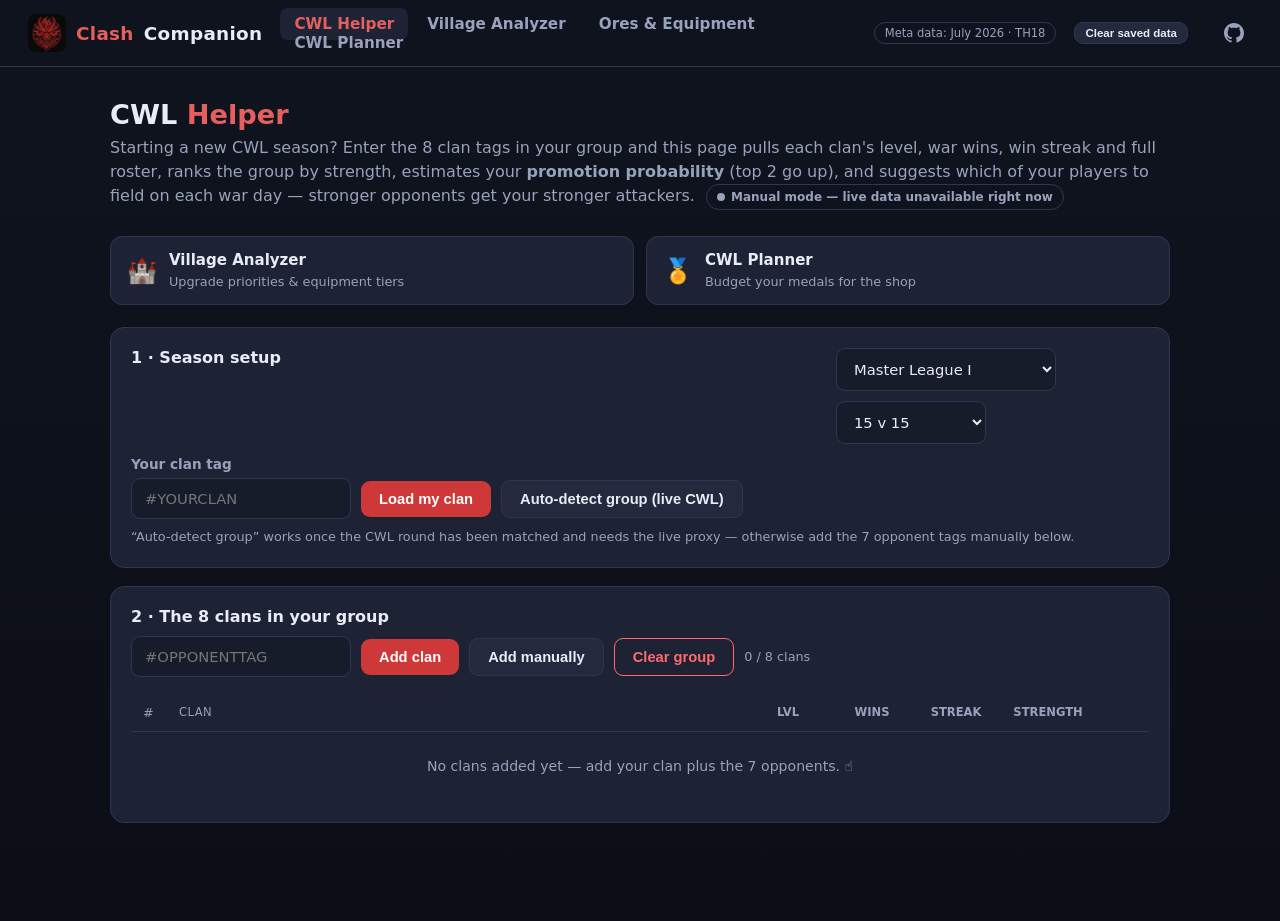
==== index.html @ a90364a6 "Add a Clear saved data button to the nav Everything this site keeps lives in the browser, spread acr" ====
<!DOCTYPE html>
<html lang="en">
<head>
  <meta charset="UTF-8" />
  <!-- Google Analytics (GA4) -->
  <script async src="https://www.googletagmanager.com/gtag/js?id=G-RZR3JSMYB6"></script>
  <script>
    window.dataLayer = window.dataLayer || [];
    function gtag(){dataLayer.push(arguments);}
    gtag('js', new Date());
    gtag('config', 'G-RZR3JSMYB6');
  </script>
  <meta name="viewport" content="width=device-width, initial-scale=1.0" />
  <title>CWL Helper — Clash Companion</title>
  <meta name="description" content="Scout your CWL group: rank all 8 clans by roster strength, war stars, and hero levels before war day." />
  <link rel="canonical" href="https://clashcwl.com/" />
  <link rel="icon" type="image/jpeg" href="/assets/logo.jpeg" />
  <link rel="apple-touch-icon" href="/assets/logo.jpeg" />
  <meta name="theme-color" content="#0f1420" />
  <meta property="og:type" content="website" />
  <meta property="og:site_name" content="Clash Companion" />
  <meta property="og:title" content="CWL Helper — Clash Companion" />
  <meta property="og:description" content="Scout your CWL group: rank all 8 clans by roster strength, war stars, and hero levels before war day." />
  <meta property="og:url" content="https://clashcwl.com/" />
  <meta property="og:image" content="https://clashcwl.com/assets/logo.jpeg" />
  <meta property="og:image:alt" content="Clash Companion logo" />
  <meta name="twitter:card" content="summary_large_image" />
  <meta name="twitter:title" content="CWL Helper — Clash Companion" />
  <meta name="twitter:description" content="Scout your CWL group: rank all 8 clans by roster strength, war stars, and hero levels before war day." />
  <meta name="twitter:image" content="https://clashcwl.com/assets/logo.jpeg" />
  <link rel="stylesheet" href="css/style.css" />
  <style>
    .clan-row { display: grid; grid-template-columns: 26px 1fr 74px 74px 74px 90px 34px; gap: 10px; align-items: center; padding: 10px 12px; border-bottom: 1px solid rgba(46,55,82,.5); }
    .clan-row:last-child { border-bottom: none; }
    .clan-row.us { background: rgba(207,56,56,.10); border-left: 3px solid var(--primary); }
    .clan-row .seed { font-weight: 800; color: var(--muted); text-align: center; }
    .clan-row.promote .seed { color: var(--green); }
    .clan-row.demote .seed { color: var(--red); }
    .clan-row .num { text-align: center; font-weight: 700; }
    .clan-row .lbl { display: none; }
    @media (max-width: 780px) {
      /* Seed and name on the first line, every stat stacked under it with its
         own label. Fixed stat columns used to overflow a 375px screen and cut
         off Strength entirely. */
      .clan-row { grid-template-columns: 26px 1fr; row-gap: 4px; }
      .clan-row .lbl { display: inline; color: var(--muted); font-size: .72rem; margin-right: 4px; }
      .clan-row > :nth-child(n+3) { grid-column: 2; }
      /* The header row is column titles only — the stacked rows carry their own
         labels, so it has nothing left to say on a phone. */
      .clan-row.head { display: none; }
    }
    .strength-bar { height: 6px; background: var(--bg2); border-radius: 4px; overflow: hidden; margin-top: 5px; }
    .strength-bar > div { height: 100%; border-radius: 4px; }
    .verdict { padding: 16px 20px; border-radius: 12px; border: 1px solid var(--border); background: var(--card2); }
    .verdict .pct { font-size: 2.6rem; font-weight: 800; line-height: 1; }
    .matchup { display: grid; grid-template-columns: 1fr auto 1fr; gap: 12px; align-items: center; padding: 12px; background: var(--card2); border: 1px solid var(--border); border-radius: 10px; margin-bottom: 10px; }
    .matchup .vs { font-weight: 800; color: var(--muted); font-size: .8rem; }
    .player-chip { display: inline-flex; align-items: center; gap: 6px; background: var(--bg2); border: 1px solid var(--border); border-radius: 999px; padding: 4px 10px; font-size: .78rem; margin: 2px; }
    .player-chip .th { font-weight: 800; color: var(--gold); }
    .tier-label { font-size: .7rem; font-weight: 800; padding: 2px 7px; border-radius: 5px; }
    .t-strong { background: var(--green); color: #063d22; }
    .t-mid { background: var(--gold); color: #3a2c00; }
    .t-weak { background: var(--muted); color: #1c2233; }
    .day-card { background: var(--card); border: 1px solid var(--border); border-radius: 12px; padding: 14px 16px; margin-bottom: 12px; }
    .clan-row:hover { background: rgba(255,255,255,.03); }
    .clan-detail { padding: 18px; background: var(--bg2); border-left: 3px solid var(--primary); border-bottom: 1px solid var(--border); }
    .clan-detail h4 { font-size: .95rem; color: var(--primary); }
    .stat-box { background: var(--card); border: 1px solid var(--border); border-radius: 9px; padding: 10px 12px; }
    .clan-detail table th { position: sticky; top: 0; background: var(--bg2); z-index: 1; }
    .pill.small { font-size: .65rem; padding: 1px 6px; }
    .status-dot { display: inline-block; width: 8px; height: 8px; border-radius: 50%; margin-right: 6px; }
    .dot-on { background: var(--green); } .dot-off { background: var(--muted); }
  </style>
</head>
<body>
  <nav>
    <div class="logo"><span class="logo-slot"><img src="assets/logo.jpeg" alt="logo" onerror="if(!this.dataset.f){this.dataset.f=1;this.src='assets/logo.png'}else{this.parentElement.classList.add('empty');this.remove()}" /></span>Clash<span>Companion</span></div>
    <div class="nav-links">
    <a href="index.html" class="active">CWL Helper</a>
    <a href="analyzer.html">Village Analyzer</a>
    <a href="ores.html">Ores &amp; Equipment</a>
    <a href="cwl.html">CWL Planner</a>
    </div>
    <div class="spacer"></div>
    <div class="badge">Meta data: July 2026 · TH18</div>
    <a href="https://github.com/miras-dev/clashcwl" target="_blank" class="github-link" title="Contribute on GitHub">
      <svg height="20" width="20" viewBox="0 0 16 16" fill="currentColor"><path d="M8 0C3.58 0 0 3.58 0 8c0 3.54 2.29 6.53 5.47 7.59.4.07.55-.17.55-.38 0-.19-.01-.82-.01-1.49-2.01.37-2.53-.49-2.69-.94-.09-.23-.48-.94-.82-1.13-.28-.15-.68-.52-.01-.53.63-.01 1.08.58 1.23.82.72 1.21 1.87.87 2.33.66.07-.52.28-.87.51-1.07-1.78-.2-3.64-.89-3.64-3.95 0-.87.31-1.59.82-2.15-.08-.2-.36-1.02.08-2.12 0 0 .67-.21 2.2.82.64-.18 1.32-.27 2-.27.68 0 1.36.09 2 .27 1.53-1.04 2.2-.82 2.2-.82.44 1.1.16 1.92.08 2.12.51.56.82 1.27.82 2.15 0 3.07-1.87 3.75-3.65 3.95.29.25.54.73.54 1.48 0 1.07-.01 1.93-.01 2.2 0 .21.15.46.55.38A8.013 8.013 0 0016 8c0-4.42-3.58-8-8-8z"></path></svg>
    </a>
  </nav>

  <main>
    <h1>CWL <span class="gold">Helper</span></h1>
    <p class="subtitle">
      Starting a new CWL season? Enter the 8 clan tags in your group and this page pulls each
      clan's level, war wins, win streak and full roster, ranks the group by strength, estimates
      your <strong>promotion probability</strong> (top 2 go up), and suggests which of your players
      to field on each war day — stronger opponents get your stronger attackers.
      <span id="proxyStatus" class="pill" style="margin-left:6px"><span class="status-dot dot-off"></span>checking data source…</span>
    </p>

    <!-- CWL runs for roughly the first week of the month. Outside that window
         this page has nothing to load, so point visitors at the tools that
         work year-round rather than leaving them on a dead end. -->
    <div class="tool-grid" id="toolGrid">
      <a class="tool-card" href="analyzer.html">
        <div class="tool-ico">🏰</div>
        <div><strong>Village Analyzer</strong><span class="muted small">Upgrade priorities &amp; equipment tiers</span></div>
      </a>
      <a class="tool-card" href="cwl.html">
        <div class="tool-ico">🏅</div>
        <div><strong>CWL Planner</strong><span class="muted small">Budget your medals for the shop</span></div>
      </a>
    </div>

    <!-- ── Step 1: season setup ─────────────────────────────── -->
    <div class="card">
      <div class="row" style="justify-content:space-between; align-items:flex-start">
        <h3 style="margin:0">1 · Season setup</h3>
        <div class="row">
          <!-- Values match GET /warleagues so they score the same way the
               API-supplied league does. -->
          <select id="leagueSelect" style="max-width:220px">
            <option value="Legend League">Legend League</option>
            <option value="Titan League I">Titan League I</option>
            <option value="Titan League II">Titan League II</option>
            <option value="Titan League III">Titan League III</option>
            <option value="Champion League I">Champion League I</option>
            <option value="Champion League II">Champion League II</option>
            <option value="Champion League III">Champion League III</option>
            <option value="Master League I" selected>Master League I</option>
            <option value="Master League II">Master League II</option>
            <option value="Master League III">Master League III</option>
            <option value="Crystal League I">Crystal League I</option>
            <option value="Crystal League II">Crystal League II</option>
            <option value="Crystal League III">Crystal League III</option>
            <option value="Gold League I">Gold League I</option>
            <option value="Gold League II">Gold League II</option>
            <option value="Gold League III">Gold League III</option>
            <option value="Silver League I">Silver League I</option>
            <option value="Silver League II">Silver League II</option>
            <option value="Silver League III">Silver League III</option>
            <option value="Bronze League I">Bronze League I</option>
            <option value="Bronze League II">Bronze League II</option>
            <option value="Bronze League III">Bronze League III</option>
            <option value="Unranked">Unranked</option>
          </select>
          <select id="warSizeSelect" style="max-width:150px">
            <option value="15">15 v 15</option>
            <option value="30">30 v 30</option>
            <option value="20">20 v 20</option>
            <option value="10">10 v 10</option>
            <option value="5">5 v 5</option>
          </select>
        </div>
      </div>

      <label for="myClanTag">Your clan tag</label>
      <div class="row">
        <input type="text" id="myClanTag" placeholder="#YOURCLAN" style="max-width:220px" />
        <button id="loadMyClanBtn">Load my clan</button>
        <button id="autoGroupBtn" class="secondary">Auto-detect group (live CWL)</button>
      </div>
      <p class="muted small" style="margin-top:8px">
        “Auto-detect group” works once the CWL round has been matched and needs the live proxy —
        otherwise add the 7 opponent tags manually below.
      </p>
    </div>

    <!-- ── Step 2: opponents ────────────────────────────────── -->
    <div class="card">
      <h3>2 · The 8 clans in your group</h3>
      <div class="row" style="margin-top:10px">
        <input type="text" id="opponentTag" placeholder="#OPPONENTTAG" style="max-width:220px" />
        <button id="addClanBtn">Add clan</button>
        <button id="manualClanBtn" class="secondary">Add manually</button>
        <button id="clearGroupBtn" class="danger">Clear group</button>
        <span id="groupMsg" class="muted small"></span>
      </div>

      <div id="manualForm" style="display:none; margin-top:14px; padding:14px; background:var(--bg2); border:1px solid var(--border); border-radius:10px">
        <div class="grid3">
          <div><label for="mName">Clan name</label><input type="text" id="mName" placeholder="Iron Legion" /></div>
          <div><label for="mTag">Tag</label><input type="text" id="mTag" placeholder="#2QRPLG0V" /></div>
          <div><label for="mLevel">Clan level</label><input type="text" id="mLevel" placeholder="18" /></div>
          <div><label for="mWins">War wins</label><input type="text" id="mWins" placeholder="342" /></div>
          <div><label for="mStreak">Win streak</label><input type="text" id="mStreak" placeholder="4" /></div>
          <div><label for="mAvgTH">Avg Town Hall</label><input type="text" id="mAvgTH" placeholder="16.4" /></div>
        </div>
        <div class="row" style="margin-top:12px">
          <button id="saveManualBtn">Save clan</button>
          <button id="cancelManualBtn" class="secondary">Cancel</button>
        </div>
      </div>

      <div style="margin-top:16px">
        <div class="clan-row head" style="border-bottom:1px solid var(--border); padding-bottom:8px">
          <div class="muted small">#</div>
          <div class="muted small" style="text-transform:uppercase; letter-spacing:.5px; font-size:.72rem">Clan</div>
          <div class="muted small num" style="font-size:.72rem">LVL</div>
          <div class="muted small num" style="font-size:.72rem">WINS</div>
          <div class="muted small num" style="font-size:.72rem">STREAK</div>
          <div class="muted small num" style="font-size:.72rem">STRENGTH</div>
          <div></div>
        </div>
        <div id="clanList"></div>
        <p class="muted" id="emptyGroup" style="padding:24px 0; text-align:center">
          No clans added yet — add your clan plus the 7 opponents. ☝️
        </p>
      </div>
    </div>

    <!-- ── Step 3: verdict ──────────────────────────────────── -->
    <div id="analysisSection" style="display:none">
      <h2>3 · Group difficulty &amp; your odds</h2>
      <div class="grid2">
        <div class="verdict">
          <div class="muted small">Probability of finishing top 2 (promotion)</div>
          <div class="pct" id="promoPct">—</div>
          <div class="progress" style="margin-top:10px"><div id="promoBar" style="width:0%"></div></div>
          <p class="muted small" id="promoNote" style="margin-top:10px"></p>
        </div>
        <div class="verdict">
          <div class="muted small">Group difficulty</div>
          <div class="pct" id="difficultyLabel" style="font-size:1.7rem">—</div>
          <p class="muted small" id="difficultyNote" style="margin-top:10px"></p>
          <div style="margin-top:12px">
            <div class="muted small">Your projected seed</div>
            <div style="font-size:1.3rem; font-weight:800" id="projectedSeed">—</div>
          </div>
        </div>
      </div>
      <div class="card" id="riskBreakdown"></div>
    </div>

    <!-- ── Who each clan actually fields, round by round ────── -->
    <div id="roundsSection" style="display:none">
      <h2>Round history — who they actually field</h2>
      <div class="card">
        <div class="row" style="justify-content:space-between; align-items:flex-start; gap:12px">
          <p class="muted small" style="margin:0">
            A clan's member list says little about its war line-up. This pulls every round played
            so far and shows who was actually fielded, at which Town Hall — so you can see a clan's
            core, how much it rotates, and what it is fielding right now.
          </p>
          <button id="loadRoundsBtn" class="secondary" style="flex:none">Load round history</button>
        </div>
        <div id="roundsMsg" class="muted small" style="margin-top:10px"></div>
        <div id="roundsResult" style="margin-top:14px"></div>
      </div>
    </div>

    <!-- ── Step 4: roster ───────────────────────────────────── -->
    <!-- Collapsed by default: a 50-player roster pushed the war-day plan far
         below the fold on a phone, and it is reference data rather than
         something you read on every visit. -->
    <div id="rosterSection" style="display:none">
      <h2>4 · Your roster</h2>
      <details class="card">
        <summary><strong>Your roster</strong>
          <span class="muted small" id="rosterCount"></span></summary>
        <div style="margin-top:14px">
          <div class="row" style="justify-content:space-between">
            <p class="muted small" style="margin:0">
              Loaded from your clan. Players are tiered by Town Hall + hero levels; toggle anyone
              who isn't participating this season.
            </p>
            <button id="refreshRosterBtn" class="secondary">Reload roster</button>
          </div>
          <div id="rosterList" style="margin-top:14px"></div>
        </div>
      </details>
    </div>

    <!-- ── Step 5: eligibility ──────────────────────────────── -->
    <div id="eligibilitySection" style="display:none">
      <h2>5 · Who should play CWL</h2>
      <p class="muted" style="margin-top:-8px; margin-bottom:16px">
        Ranks your clan on <strong>recent Ranked form</strong> — attacks actually used and
        trophies earned per attack — alongside Town Hall, heroes and war stars. Someone who
        never attacks scores below an active smaller account, because CWL is won by people
        who turn up.
      </p>
      <div class="row" style="margin-bottom:14px">
        <button id="loadEligibilityBtn">Analyse ranked form</button>
        <span id="eligibilityMsg" class="muted small"></span>
      </div>
      <div id="eligibilityList"></div>
    </div>

    <!-- ── Step 6: assignments ──────────────────────────────── -->
    <div id="assignSection" style="display:none">
      <h2>6 · War-day assignments</h2>
      <p class="muted" style="margin-top:-8px; margin-bottom:16px">
        Auto-matched: your strongest attackers are saved for the toughest opponents, weaker
        players get the easier days. Change any day's roster with the dropdowns.
        <br /><span class="small">Load round history above and these follow the real war
        schedule; without it they are ordered hardest-first, not by war day.</span>
      </p>
      <div class="row" style="margin-bottom:14px">
        <button id="autoAssignBtn">Auto-assign all 7 days</button>
        <button id="clearAssignBtn" class="secondary">Clear assignments</button>
      </div>
      <div id="dayList"></div>
    </div>
  </main>

  <script src="js/data.js"></script>
  <script src="js/battlelog.js"></script>
  <script src="js/eligibility.js"></script>
  <script src="js/cwl-group.js"></script>
  <script src="js/reset.js"></script>
</body>
</html>
---- css/style.css ----
/* Clash Companion — shared styles */
:root {
  --bg: #10141f;
  --bg2: #171c2b;
  --card: #1d2334;
  --card2: #232a3e;
  --border: #2e3752;
  --text: #e8ecf6;
  --muted: #98a2bd;
  --primary: #cf3838;  /* brand fill: buttons (white-on-red passes AA at 4.91) */
  --primary2: #b52f2f; /* brand hover */
  /* Lighter tint for brand-coloured TEXT. #cf3838 on the dark bg is only
     3.74:1 — below the 4.5:1 AA threshold. This passes on --bg and --card. */
  --primary-text: #e65f5f;
  --gold: #f6b93b;     /* data accents: progress, levels, TH */
  --gold2: #e0a12f;
  --accent: #5b8cff;
  --green: #3ddc84;
  --red: #ff6b6b;
  --purple: #b07cff;
}

* { margin: 0; padding: 0; box-sizing: border-box; }

/* Nothing may be wider than the screen. body has overflow-x:hidden, but that
   only hides the spill — the content is still cut off and unreadable, which is
   what kept happening on phones. These three rules fix the cause instead:
   flex/grid children may shrink below their content, media scales down, and
   long unbroken strings (clan tags, URLs) wrap instead of forcing a wider box. */
img, svg, video, canvas, table { max-width: 100%; }
/* break-word only splits a word when it genuinely cannot fit, unlike
   `anywhere`, which also breaks short words like WINS mid-string. */
h1, h2, h3, h4, p, span, div, td, th, li { overflow-wrap: break-word; }

body {
  font-family: "Segoe UI", system-ui, -apple-system, sans-serif;
  background: linear-gradient(180deg, var(--bg) 0%, #0b0e16 100%);
  color: var(--text);
  min-height: 100vh;
}

/* ---------- nav ---------- */
nav {
  display: flex; align-items: center; gap: 18px;
  padding: 14px 28px;
  background: rgba(16, 20, 31, 0.92);
  border-bottom: 1px solid var(--border);
  position: sticky; top: 0; z-index: 50;
  backdrop-filter: blur(8px);
}
nav .logo { display: flex; align-items: center; gap: 10px; font-size: 1.15rem; font-weight: 800; color: var(--primary-text); letter-spacing: .3px; }
nav .logo span { color: var(--text); font-weight: 600; }
/* logo slot — drop your image at assets/logo.png and it fills automatically */
.logo-slot { display: inline-flex; align-items: center; justify-content: center; width: 38px; height: 38px; flex: none; }
.logo-slot img { width: 100%; height: 100%; object-fit: contain; border-radius: 8px; }
.logo-slot.empty { border: 2px dashed var(--border); border-radius: 8px; }
nav a {
  color: var(--muted); text-decoration: none; font-weight: 600; font-size: .95rem;
  padding: 7px 14px; border-radius: 8px; transition: .15s; white-space: nowrap;
}
nav a:hover { color: var(--text); background: var(--card); }
nav a.active { color: var(--primary-text); background: var(--card); }
nav .spacer { flex: 1; }
nav .badge {
  font-size: .72rem; color: var(--muted); border: 1px solid var(--border);
  padding: 3px 10px; border-radius: 999px; white-space: nowrap;
}
/* Deliberately quiet: it wipes saved work, so it should not compete with the
   page's real actions. It gains a red border on hover, where the intent is
   already deliberate. */
nav .nav-clear {
  font-size: .72rem; padding: 4px 10px; white-space: nowrap; flex: none;
}
nav .nav-clear:hover { border-color: var(--red); color: var(--red); background: var(--card2); }
nav .logo { white-space: nowrap; flex: none; }

/* Mobile: the logo stays put and the links become a swipeable strip.
   Without this the nowrap links force ~540px of horizontal page overflow. */
@media (max-width: 900px) {
  nav .badge, nav .spacer { display: none; }
  nav {
    gap: 10px; padding: 10px 14px;
    /* let children shrink instead of pushing the page wider */
    min-width: 0;
  }
  nav .nav-links {
    display: flex; gap: 6px; align-items: center;
    flex: 1 1 auto; min-width: 0;
    overflow-x: auto; overscroll-behavior-x: contain;
    -webkit-overflow-scrolling: touch;
    scrollbar-width: none;
    /* fade the right edge to hint there's more to swipe */
    -webkit-mask-image: linear-gradient(to right, #000 calc(100% - 24px), transparent 100%);
            mask-image: linear-gradient(to right, #000 calc(100% - 24px), transparent 100%);
  }
  nav .nav-links::-webkit-scrollbar { display: none; }
  /* The bar is already tight here — badge and spacer are hidden — so the label
     drops to an icon rather than eating the room the links need. */
  nav .nav-clear { font-size: 0; padding: 5px 8px; }
  nav .nav-clear::after { content: "🗑"; font-size: .9rem; }
  nav a {
    padding: 13px 14px;            /* ≥44px tall — meets touch-target guidance */
    font-size: .9rem; flex: none;
    scroll-snap-align: start;
  }
  /* The wordmark left the links only ~98px on a 375px screen, hiding every
     destination but the first. Keep the icon, drop the text, and the links
     get the width back. */
  nav .logo { font-size: 0; gap: 0; }
  .logo-slot { width: 32px; height: 32px; }
  main { padding: 22px 16px 64px; }
  h1 { font-size: 1.45rem; }
}

/* Nothing may exceed the viewport width — a single overflowing child
   (wide table, long tag) otherwise scrolls the whole page sideways. */
html, body { max-width: 100%; overflow-x: hidden; }

/* ---------- tool grid (landing) ---------- */
.tool-grid {
  display: grid; grid-template-columns: repeat(auto-fit, minmax(210px, 1fr));
  gap: 12px; margin-bottom: 22px;
}
.tool-card {
  display: flex; align-items: center; gap: 12px;
  background: var(--card); border: 1px solid var(--border); border-radius: 12px;
  padding: 14px 16px; text-decoration: none; color: var(--text);
  transition: border-color .15s, transform .15s, background .15s;
}
.tool-card:hover { border-color: var(--primary); background: var(--card2); transform: translateY(-2px); }
.tool-card .tool-ico { font-size: 1.5rem; flex: none; }
.tool-card strong { display: block; font-size: .94rem; margin-bottom: 2px; }
.tool-card .small { line-height: 1.35; }

/* ---------- loading / busy states ---------- */
@keyframes cc-spin { to { transform: rotate(360deg); } }
.spinner {
  display: inline-block; width: 13px; height: 13px; flex: none;
  border: 2px solid rgba(255,255,255,.25); border-top-color: #fff;
  border-radius: 50%; animation: cc-spin .7s linear infinite;
  vertical-align: -2px; margin-right: 7px;
}
.spinner.dark { border-color: rgba(152,162,189,.3); border-top-color: var(--primary-text); }
.busy { pointer-events: none; opacity: .6; }

main { max-width: 1100px; margin: 0 auto; padding: 32px 20px 80px; }

h1 { font-size: 1.7rem; margin-bottom: 6px; }
h1 .gold { color: var(--primary-text); }
.subtitle { color: var(--muted); margin-bottom: 26px; line-height: 1.5; }

h2 { font-size: 1.15rem; margin: 28px 0 12px; color: var(--primary-text); }
h3 { font-size: 1rem; margin-bottom: 8px; }

.card {
  background: var(--card); border: 1px solid var(--border);
  border-radius: 14px; padding: 20px; margin-bottom: 18px;
}

/* ---------- buttons & inputs ---------- */
button, .btn {
  background: var(--primary); color: #fff; border: none; cursor: pointer;
  font-weight: 700; font-size: .92rem; padding: 10px 18px; border-radius: 9px;
  transition: .15s;
}
button:hover, .btn:hover { background: var(--primary2); }
button.secondary { background: var(--card2); color: var(--text); border: 1px solid var(--border); }
button.secondary:hover { background: var(--border); }
button.danger { background: transparent; color: var(--red); border: 1px solid var(--red); }
button:disabled { opacity: .5; cursor: not-allowed; }

textarea, input[type=text], input[type=password], input[type=url], select {
  width: 100%; background: var(--bg2); color: var(--text);
  border: 1px solid var(--border); border-radius: 9px;
  padding: 11px 13px; font-size: .92rem; font-family: inherit;
}
textarea { font-family: ui-monospace, Menlo, monospace; font-size: .82rem; resize: vertical; }
textarea:focus, input:focus, select:focus { outline: none; border-color: var(--primary); }
label { display: block; font-size: .85rem; color: var(--muted); margin: 12px 0 6px; font-weight: 600; }

.row { display: flex; gap: 10px; flex-wrap: wrap; align-items: center; }
.grid2 { display: grid; grid-template-columns: 1fr 1fr; gap: 18px; }
.grid3 { display: grid; grid-template-columns: repeat(3, 1fr); gap: 14px; }
@media (max-width: 800px) { .grid2, .grid3 { grid-template-columns: 1fr; } }

/* Grid and flex children default to min-width:auto, which lets their content
   push them wider than the track — that is what made score bars and stat boxes
   spill past the right edge of the phone. Allowing them to shrink means a
   percentage width is always a percentage of the screen, never of the content. */
.grid2 > *, .grid3 > *, .row > * { min-width: 0; }
.grid2, .grid3 { max-width: 100%; }

.muted { color: var(--muted); font-size: .88rem; line-height: 1.55; }
.small { font-size: .8rem; }
.error { color: var(--red); font-size: .88rem; margin-top: 8px; }
.success { color: var(--green); font-size: .88rem; margin-top: 8px; }

/* ---------- progress bars ---------- */
.progress {
  height: 9px; background: var(--bg2); border-radius: 6px; overflow: hidden; margin-top: 6px;
}
.progress > div { height: 100%; background: linear-gradient(90deg, var(--gold), #ffd873); border-radius: 6px; }
.progress.maxed > div { background: linear-gradient(90deg, var(--green), #7dffbc); }

/* ---------- tier chips ---------- */
.tier {
  display: inline-block; min-width: 34px; text-align: center;
  font-weight: 800; font-size: .78rem; padding: 3px 8px; border-radius: 7px;
}
.tier-sss { background: #ffd700; color: #3a2c00; }
.tier-ss  { background: #f6b93b; color: #3a2c00; }
.tier-s   { background: #b07cff; color: #221244; }
.tier-a   { background: #5b8cff; color: #0e1c40; }
.tier-b   { background: #3ddc84; color: #063d22; }
.tier-c   { background: #98a2bd; color: #1c2233; }
.tier-f   { background: #454e66; color: #b7bed2; }

.pill {
  display: inline-block; font-size: .75rem; font-weight: 700;
  padding: 3px 10px; border-radius: 999px; border: 1px solid var(--border); color: var(--muted);
}
.pill.epic { color: var(--purple); border-color: var(--purple); }
.pill.common { color: var(--accent); border-color: var(--accent); }
.pill.gold { color: var(--gold); border-color: var(--gold); }

/* ---------- tables ---------- */
/* Wide tables scroll inside their own card instead of widening the page.
   Cards get the scroll container so the layout never breaks on a phone. */
.card { overflow-x: auto; }
table { width: 100%; border-collapse: collapse; font-size: .88rem; }
th { text-align: left; color: var(--muted); font-size: .78rem; text-transform: uppercase; letter-spacing: .5px; padding: 8px 10px; border-bottom: 1px solid var(--border); }
td { padding: 9px 10px; border-bottom: 1px solid rgba(46, 55, 82, .5); vertical-align: middle; }
tr:last-child td { border-bottom: none; }

/* On a phone these tables are 6-7 columns wide, which forces horizontal
   scrolling and hides columns off-screen. Below 700px each row becomes its own
   stacked card: the column name moves to the left as a label, the value sits on
   the right, and everything reads top-to-bottom with no sideways scroll.
   Cell labels come from data-label, set by labelTableCells() in data.js. */
@media (max-width: 700px) {
  table, tbody, tr, td { display: block; width: 100%; }
  thead { position: absolute; width: 1px; height: 1px; overflow: hidden; clip: rect(0 0 0 0); white-space: nowrap; }

  tr {
    background: var(--card2);
    border: 1px solid var(--border);
    border-radius: 12px;
    padding: 4px 2px;
    margin-bottom: 10px;
  }
  tr:last-child { margin-bottom: 0; }

  td {
    display: flex;
    align-items: center;
    justify-content: space-between;
    gap: 12px;
    padding: 8px 12px;
    border-bottom: 1px solid rgba(46, 55, 82, .4);
    text-align: right;
  }
  tr td:last-child { border-bottom: none; }

  td::before {
    content: attr(data-label);
    flex: 0 0 auto;
    color: var(--muted);
    font-size: .72rem;
    text-transform: uppercase;
    letter-spacing: .5px;
    text-align: left;
  }
  /* A cell with no label (spacer or action column) shouldn't reserve space. */
  td:not([data-label])::before { content: none; }

  /* Long values wrap instead of pushing the row wide. */
  td > * { min-width: 0; }
}

/* ---------- hero cards ---------- */
.hero-card { background: var(--card2); border: 1px solid var(--border); border-radius: 12px; padding: 16px; }
.hero-card .lvl { font-size: 1.5rem; font-weight: 800; color: var(--gold); }
.hero-card .lvl small { font-size: .85rem; color: var(--muted); font-weight: 600; }

/* ---------- base gallery ---------- */
.base-grid { display: grid; grid-template-columns: repeat(auto-fill, minmax(300px, 1fr)); gap: 18px; }
.base-card { background: var(--card); border: 1px solid var(--border); border-radius: 14px; overflow: hidden; display: flex; flex-direction: column; }
.base-card img { width: 100%; aspect-ratio: 16/10; object-fit: cover; background: var(--bg2); }
.base-card .no-img {
  width: 100%; aspect-ratio: 16/10; display: flex; align-items: center; justify-content: center;
  background: repeating-linear-gradient(45deg, var(--bg2), var(--bg2) 12px, var(--card2) 12px, var(--card2) 24px);
  color: var(--muted); font-weight: 700;
}
.base-card .body { padding: 14px 16px 16px; display: flex; flex-direction: column; gap: 8px; flex: 1; }

.drop-zone {
  border: 2px dashed var(--border); border-radius: 12px; padding: 26px; text-align: center;
  color: var(--muted); cursor: pointer; transition: .15s;
}
.drop-zone:hover, .drop-zone.dragover { border-color: var(--primary); color: var(--text); }

/* ---------- chat ---------- */
.chat-box {
  display: flex; flex-direction: column; height: 62vh; min-height: 420px;
  background: var(--card); border: 1px solid var(--border); border-radius: 14px; overflow: hidden;
}
.chat-msgs { flex: 1; overflow-y: auto; padding: 20px; display: flex; flex-direction: column; gap: 14px; }
.msg { max-width: 82%; padding: 12px 16px; border-radius: 14px; font-size: .92rem; line-height: 1.55; white-space: pre-wrap; }
.msg.user { align-self: flex-end; background: var(--accent); color: #fff; border-bottom-right-radius: 4px; }
.msg.bot { align-self: flex-start; background: var(--card2); border: 1px solid var(--border); border-bottom-left-radius: 4px; }
.msg.bot strong { color: var(--gold); }
.msg.thinking { color: var(--muted); font-style: italic; }
.chat-input { display: flex; gap: 10px; padding: 14px; border-top: 1px solid var(--border); background: var(--bg2); }
.chat-input input { flex: 1; }
.suggestions { display: flex; gap: 8px; flex-wrap: wrap; margin: 12px 0; }
.suggestions button { font-size: .8rem; padding: 7px 12px; }

details { margin-bottom: 14px; }
summary { cursor: pointer; color: var(--muted); font-weight: 600; font-size: .88rem; }
code {
  background: var(--bg2); padding: 2px 6px; border-radius: 5px; font-size: .82rem;
  /* long API paths / JSON snippets must wrap rather than widen the page */
  overflow-wrap: anywhere; word-break: break-word;
}

/* ---------- github link ---------- */
nav a.github-link {
  display: inline-flex;
  align-items: center;
  justify-content: center;
  padding: 8px;
  border-radius: 50%;
  width: 36px;
  height: 36px;
  flex: none;
  margin-left: 10px;
}

/* ---------- war map ----------
   Mirrors the in-game CWL map: your line-up on the left, the opponent's on the
   right, paired by map position. The board keeps a cool, snow-field tint so it
   reads as a battlefield rather than another table. */
.wm-card { background: var(--bg2); }
.wm-board {
  margin-top: 12px;
  border-radius: 12px;
  padding: 12px 10px;
  background:
    linear-gradient(180deg, rgba(146,180,214,.16) 0%, rgba(96,132,170,.10) 55%, rgba(30,40,60,.10) 100%),
    repeating-linear-gradient(45deg, rgba(255,255,255,.028) 0 18px, rgba(255,255,255,0) 18px 36px),
    var(--card);
  border: 1px solid var(--border);
}
.wm-head {
  display: grid; grid-template-columns: 1fr 64px 1fr; gap: 8px;
  align-items: center; margin-bottom: 10px;
  font-size: .74rem; text-transform: uppercase; letter-spacing: .5px; color: var(--muted);
}
.wm-head > :last-child { text-align: right; }
.wm-vs { text-align: center; font-weight: 800; color: var(--text); letter-spacing: 1px; }

.wm-row {
  display: grid; grid-template-columns: 1fr 64px 1fr; gap: 8px;
  align-items: stretch; margin-bottom: 8px;
}
.wm-side {
  background: rgba(12,17,28,.55);
  border: 1px solid var(--border);
  border-radius: 10px;
  padding: 8px 10px;
  min-width: 0;
}
/* Your side is a button: tapping it swaps the attacker for that base. */
button.wm-you {
  font: inherit; color: inherit; text-align: left; cursor: pointer;
  transition: border-color .15s, background .15s;
}
button.wm-you:hover { border-color: var(--primary); background: rgba(207,56,56,.10); }
.wm-them { border-color: rgba(255,255,255,.10); }

.wm-slot { display: flex; align-items: center; gap: 10px; min-width: 0; }
.wm-them .wm-slot { flex-direction: row-reverse; text-align: right; }
.wm-empty { justify-content: center; opacity: .6; }

.wm-th { position: relative; flex: none; width: 40px; height: 40px; }
.wm-th img { width: 100%; height: 100%; object-fit: contain; }
.wm-thlvl {
  position: absolute; bottom: -3px; right: -4px;
  background: var(--card); border: 1px solid var(--gold); color: var(--gold);
  border-radius: 999px; padding: 0 5px; font-size: .66rem; font-weight: 800; line-height: 1.5;
}
.wm-name {
  font-weight: 700; font-size: .84rem; min-width: 0;
  overflow: hidden; text-overflow: ellipsis; white-space: nowrap;
}

.wm-mid { display: flex; flex-direction: column; align-items: center; justify-content: center; gap: 2px; }
.wm-pos {
  width: 26px; height: 26px; border-radius: 999px;
  background: var(--card2); border: 1px solid var(--border);
  display: flex; align-items: center; justify-content: center;
  font-size: .74rem; font-weight: 800; color: var(--muted);
}
.wm-gap { font-size: .72rem; font-weight: 800; }

/* The toggle that shows or hides our own column. Desktop shows both sides, so
   it offers to hide; phones show theirs only, so it offers to show. */
.wm-toggle {
  font: inherit; font-size: .76rem; font-weight: 700;
  color: var(--muted); cursor: pointer;
  background: var(--card2); border: 1px solid var(--border);
  border-radius: 999px; padding: 5px 12px;
  transition: border-color .15s, color .15s;
}
.wm-toggle:hover { border-color: var(--primary); color: var(--text); }
/* Only one of the two labels is ever live; which one depends on current state. */
.wm-toggle-show { display: none; }

/* Desktop shows both sides, so here the class means "hide ours" — the inverse
   of what it means on a phone, where the column starts hidden. Each breakpoint
   owns its own default and the class always flips it. */
.wm-card.wm-show-you .wm-col-you { display: none; }
.wm-card.wm-show-you .wm-head,
.wm-card.wm-show-you .wm-row { grid-template-columns: 64px 1fr; }
.wm-card.wm-show-you .wm-vs,
.wm-card.wm-show-you .wm-gap { display: none; }
.wm-card.wm-show-you .wm-toggle-show { display: inline; }
.wm-card.wm-show-you .wm-toggle-hide { display: none; }

@media (max-width: 700px) {
  .wm-head, .wm-row { grid-template-columns: 1fr 34px 1fr; gap: 4px; }
  .wm-side { padding: 6px 6px; }
  /* Shrink the art before the name: a truncated name is useless, and the
     Town Hall level is on the badge either way. */
  .wm-th { width: 26px; height: 26px; }
  .wm-slot { gap: 6px; }
  .wm-name { font-size: .72rem; white-space: normal; overflow: visible; line-height: 1.2; }
  .wm-pos { width: 22px; height: 22px; font-size: .68rem; }
  .wm-board { padding: 10px 6px; }
  .wm-thlvl { font-size: .6rem; padding: 0 4px; }

  /* Phones default to the opponent's line-up alone: that is what you plan
     against, and dropping our column buys back the width their names need.
     With one side left there is nothing to compare across, so the gap column
     goes too and the map position moves beside the base it belongs to.

     The class means the opposite of what it does on desktop — here it adds our
     column back — so every rule above is inverted for this breakpoint. */
  .wm-card:not(.wm-show-you) .wm-col-you { display: none; }
  .wm-card:not(.wm-show-you) .wm-head,
  .wm-card:not(.wm-show-you) .wm-row { grid-template-columns: 34px 1fr; }
  .wm-card:not(.wm-show-you) .wm-vs,
  .wm-card:not(.wm-show-you) .wm-gap { display: none; }
  .wm-card:not(.wm-show-you) .wm-name { font-size: .82rem; }

  /* Toggled on, the phone shows the same two-column board as desktop. */
  .wm-card.wm-show-you .wm-col-you { display: block; }
  .wm-card.wm-show-you .wm-head,
  .wm-card.wm-show-you .wm-row { grid-template-columns: 1fr 34px 1fr; }
  .wm-card.wm-show-you .wm-vs,
  .wm-card.wm-show-you .wm-gap { display: block; }

  .wm-toggle-show { display: inline; }
  .wm-toggle-hide { display: none; }
  .wm-card.wm-show-you .wm-toggle-show { display: none; }
  .wm-card.wm-show-you .wm-toggle-hide { display: inline; }
}

/* ---------------- Ore & Equipment calculator ----------------
   Ore quantities are the whole point of this page, so they get chips sized to
   be read at a glance rather than table text. Colours follow the in-game ores:
   Shiny is plain, Glowy is blue, Starry is gold. */
.ore-controls {
  display: grid; grid-template-columns: 2fr 1fr 1fr; gap: 10px;
  margin-top: 14px; align-items: end;
}
.ore-controls label { display: block; margin-bottom: 4px; }
/* The shared input rule covers text/password/url but not number, so these
   would otherwise fall back to the browser's ~38px default — too narrow to
   type a two-digit level into on a phone. */
.ore-controls input[type=number] {
  width: 100%;
  background: var(--bg2); color: var(--text);
  border: 1px solid var(--border); border-radius: 9px;
  padding: 11px 13px; font-size: .92rem; font-family: inherit;
}
.ore-controls input[type=number]:focus { outline: none; border-color: var(--primary); }

/* The potion panel reuses .ore-controls but with three equal fields rather
   than a wide select plus two narrow numbers. */
.potion-controls { grid-template-columns: 1fr 1fr 1fr; }
#shortJobs {
  width: 100%; max-width: 220px;
  background: var(--bg2); color: var(--text);
  border: 1px solid var(--border); border-radius: 9px;
  padding: 11px 13px; font-size: .92rem; font-family: inherit;
}
#shortJobs:focus { outline: none; border-color: var(--primary); }
.ore-check {
  display: inline-flex; align-items: center; gap: 8px;
  margin: 0; font-size: .88rem; color: var(--text); font-weight: 600;
  cursor: pointer;
}
.ore-check input { width: 17px; height: 17px; accent-color: var(--primary); cursor: pointer; }

.ore-total {
  background: var(--bg2);
  border: 1px solid var(--border);
  border-radius: 12px;
  padding: 14px;
}
.ore-chips { display: flex; flex-wrap: wrap; gap: 8px; margin-top: 10px; }
.ore-chip {
  display: inline-flex; align-items: baseline; gap: 4px;
  background: var(--card2); border: 1px solid var(--border);
  border-radius: 999px; padding: 6px 12px;
  font-weight: 800; font-size: .95rem;
}
.ore-glowy  { border-color: var(--accent); color: var(--accent); }
.ore-starry { border-color: var(--gold); color: var(--gold); }

/* Milestone rows are where Glowy and Starry are actually spent — the levels
   worth planning around, so they are tinted out of the run of plain rows. */
.ore-milestone { background: rgba(246,185,59,.06); }
.ore-done { opacity: .55; }

@media (max-width: 700px) {
  /* Stack the controls: three fields across a phone leaves the number inputs
     too narrow to type into. */
  .ore-controls { grid-template-columns: 1fr 1fr; }
  .ore-controls > :first-child { grid-column: 1 / -1; }
  /* Here all three are number fields, so the medal budget takes the full row
     rather than the equipment select. */
  .potion-controls > :first-child { grid-column: auto; }
  .potion-controls > :last-child { grid-column: 1 / -1; }
  .ore-chip { font-size: .88rem; padding: 5px 10px; }
}
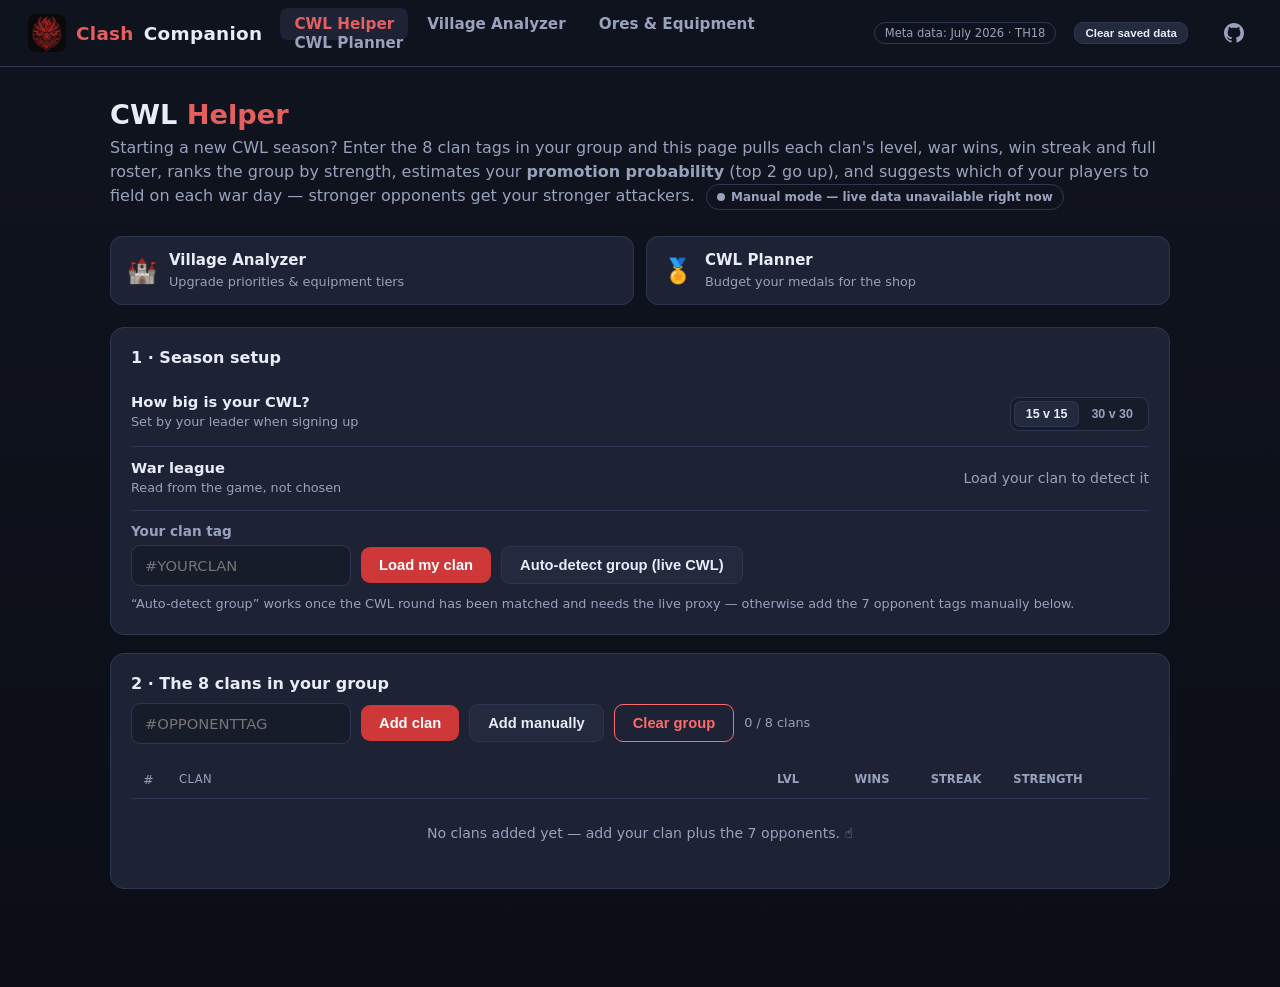
==== commit e03e7ee6: "Ask for the CWL size up front, read the league from the game Two problems in Season setup, both of w" ====
--- a/index.html
+++ b/index.html
@@ -57,10 +57,6 @@
     .matchup .vs { font-weight: 800; color: var(--muted); font-size: .8rem; }
     .player-chip { display: inline-flex; align-items: center; gap: 6px; background: var(--bg2); border: 1px solid var(--border); border-radius: 999px; padding: 4px 10px; font-size: .78rem; margin: 2px; }
     .player-chip .th { font-weight: 800; color: var(--gold); }
-    .tier-label { font-size: .7rem; font-weight: 800; padding: 2px 7px; border-radius: 5px; }
-    .t-strong { background: var(--green); color: #063d22; }
-    .t-mid { background: var(--gold); color: #3a2c00; }
-    .t-weak { background: var(--muted); color: #1c2233; }
     .day-card { background: var(--card); border: 1px solid var(--border); border-radius: 12px; padding: 14px 16px; margin-bottom: 12px; }
     .clan-row:hover { background: rgba(255,255,255,.03); }
     .clan-detail { padding: 18px; background: var(--bg2); border-left: 3px solid var(--primary); border-bottom: 1px solid var(--border); }
@@ -114,44 +110,35 @@
 
     <!-- ── Step 1: season setup ─────────────────────────────── -->
     <div class="card">
-      <div class="row" style="justify-content:space-between; align-items:flex-start">
-        <h3 style="margin:0">1 · Season setup</h3>
-        <div class="row">
-          <!-- Values match GET /warleagues so they score the same way the
-               API-supplied league does. -->
-          <select id="leagueSelect" style="max-width:220px">
-            <option value="Legend League">Legend League</option>
-            <option value="Titan League I">Titan League I</option>
-            <option value="Titan League II">Titan League II</option>
-            <option value="Titan League III">Titan League III</option>
-            <option value="Champion League I">Champion League I</option>
-            <option value="Champion League II">Champion League II</option>
-            <option value="Champion League III">Champion League III</option>
-            <option value="Master League I" selected>Master League I</option>
-            <option value="Master League II">Master League II</option>
-            <option value="Master League III">Master League III</option>
-            <option value="Crystal League I">Crystal League I</option>
-            <option value="Crystal League II">Crystal League II</option>
-            <option value="Crystal League III">Crystal League III</option>
-            <option value="Gold League I">Gold League I</option>
-            <option value="Gold League II">Gold League II</option>
-            <option value="Gold League III">Gold League III</option>
-            <option value="Silver League I">Silver League I</option>
-            <option value="Silver League II">Silver League II</option>
-            <option value="Silver League III">Silver League III</option>
-            <option value="Bronze League I">Bronze League I</option>
-            <option value="Bronze League II">Bronze League II</option>
-            <option value="Bronze League III">Bronze League III</option>
-            <option value="Unranked">Unranked</option>
-          </select>
-          <select id="warSizeSelect" style="max-width:150px">
-            <option value="15">15 v 15</option>
-            <option value="30">30 v 30</option>
-            <option value="20">20 v 20</option>
-            <option value="10">10 v 10</option>
-            <option value="5">5 v 5</option>
-          </select>
-        </div>
+      <h3 style="margin:0 0 14px">1 · Season setup</h3>
+
+      <!-- War size is the first question because everything downstream is sized
+           by it: the suggested roster, every war day's line-up, and which
+           players count towards a clan's strength. CWL runs at 15v15 or 30v30
+           and nothing else, so those are the only two answers. It is confirmed
+           against the API as soon as there is a group or a played round. -->
+      <div class="setup-q">
+        <div class="setup-label">
+          <strong>How big is your CWL?</strong>
+          <span class="muted small">Set by your leader when signing up</span>
+          <span class="muted small" id="warSizeNote"></span>
+        </div>
+        <div class="seg" id="warSizeSeg" role="group" aria-label="CWL war size">
+          <button type="button" class="seg-btn is-on" data-size="15" aria-pressed="true">15 v 15</button>
+          <button type="button" class="seg-btn" data-size="30" aria-pressed="false">30 v 30</button>
+        </div>
+      </div>
+
+      <!-- Read-only: the war league comes from GET /clans/{tag} on your own
+           clan, so it cannot disagree with the game. It used to be a dropdown
+           of 22 leagues that only ever fed the strength model — a wrong guess
+           there silently skewed every promotion estimate. -->
+      <div class="setup-q">
+        <div class="setup-label">
+          <strong>War league</strong>
+          <span class="muted small">Read from the game, not chosen</span>
+        </div>
+        <span id="leagueValue" class="muted">Load your clan to detect it</span>
       </div>
 
       <label for="myClanTag">Your clan tag</label>
@@ -249,36 +236,15 @@
       </div>
     </div>
 
-    <!-- ── Step 4: roster ───────────────────────────────────── -->
-    <!-- Collapsed by default: a 50-player roster pushed the war-day plan far
-         below the fold on a phone, and it is reference data rather than
-         something you read on every visit. -->
-    <div id="rosterSection" style="display:none">
-      <h2>4 · Your roster</h2>
-      <details class="card">
-        <summary><strong>Your roster</strong>
-          <span class="muted small" id="rosterCount"></span></summary>
-        <div style="margin-top:14px">
-          <div class="row" style="justify-content:space-between">
-            <p class="muted small" style="margin:0">
-              Loaded from your clan. Players are tiered by Town Hall + hero levels; toggle anyone
-              who isn't participating this season.
-            </p>
-            <button id="refreshRosterBtn" class="secondary">Reload roster</button>
-          </div>
-          <div id="rosterList" style="margin-top:14px"></div>
-        </div>
-      </details>
-    </div>
-
-    <!-- ── Step 5: eligibility ──────────────────────────────── -->
+    <!-- ── Step 4: eligibility ──────────────────────────────── -->
     <div id="eligibilitySection" style="display:none">
-      <h2>5 · Who should play CWL</h2>
+      <h2>4 · Who should play CWL</h2>
       <p class="muted" style="margin-top:-8px; margin-bottom:16px">
         Ranks your clan on <strong>recent Ranked form</strong> — attacks actually used and
-        trophies earned per attack — alongside Town Hall, heroes and war stars. Someone who
-        never attacks scores below an active smaller account, because CWL is won by people
-        who turn up.
+        trophies earned per attack, measured against their own league's par. Town Hall,
+        heroes and war stars are deliberately not scored: they reward accumulation, not
+        whether someone is playing now, and CWL is won by the people who turn up.
+        Tap any player for the ranked battles and league history behind their score.
       </p>
       <div class="row" style="margin-bottom:14px">
         <button id="loadEligibilityBtn">Analyse ranked form</button>
@@ -287,16 +253,17 @@
       <div id="eligibilityList"></div>
     </div>
 
-    <!-- ── Step 6: assignments ──────────────────────────────── -->
+    <!-- ── Step 5: assignments ──────────────────────────────── -->
     <div id="assignSection" style="display:none">
-      <h2>6 · War-day assignments</h2>
+      <h2>5 · War-day assignments</h2>
       <p class="muted" style="margin-top:-8px; margin-bottom:16px">
-        Auto-matched: your strongest attackers are saved for the toughest opponents, weaker
-        players get the easier days. Change any day's roster with the dropdowns.
+        Auto-matched on <strong>ranked form</strong> from step 4: your best attackers are saved
+        for the toughest opponents, weaker players get the easier days. Change any day's roster
+        with the dropdowns.
         <br /><span class="small">Load round history above and these follow the real war
         schedule; without it they are ordered hardest-first, not by war day.</span>
       </p>
-      <div class="row" style="margin-bottom:14px">
+      <div class="row" id="assignControls" style="margin-bottom:14px">
         <button id="autoAssignBtn">Auto-assign all 7 days</button>
         <button id="clearAssignBtn" class="secondary">Clear assignments</button>
       </div>
@@ -306,6 +273,8 @@
 
   <script src="js/data.js"></script>
   <script src="js/battlelog.js"></script>
+  <script src="js/leaguetiers.js"></script>
+  <script src="js/leaguehistory.js"></script>
   <script src="js/eligibility.js"></script>
   <script src="js/cwl-group.js"></script>
   <script src="js/reset.js"></script>
--- a/css/style.css
+++ b/css/style.css
@@ -223,6 +223,50 @@
 .pill.common { color: var(--accent); border-color: var(--accent); }
 .pill.gold { color: var(--gold); border-color: var(--gold); }
 
+/* ---------- segmented control ----------
+   A choice between two or three answers that are all worth seeing. Used for
+   the CWL war size in step 1 and the roster filter in step 4 — a select would
+   hide the alternative behind a tap in both. */
+.seg {
+  display: inline-flex; flex: none;
+  background: var(--bg2); border: 1px solid var(--border);
+  border-radius: 9px; padding: 3px;
+}
+.seg-btn {
+  background: transparent; color: var(--muted); border: none;
+  font-size: .78rem; font-weight: 700; padding: 6px 12px; border-radius: 7px;
+  white-space: nowrap;
+}
+.seg-btn:hover { background: var(--card2); color: var(--text); }
+.seg-btn.is-on, .seg-btn.is-on:hover {
+  background: var(--card2); color: var(--text); box-shadow: inset 0 0 0 1px var(--border);
+}
+
+/* ---------- season setup rows ----------
+   One question a row: what is being asked on the left, the answer on the
+   right. The war size is asked; the league is read from the game and shown in
+   the same shape so the pair reads as one step. */
+.setup-q {
+  display: flex; align-items: center; justify-content: space-between;
+  gap: 14px; flex-wrap: wrap;
+  padding: 12px 0; border-bottom: 1px solid var(--border);
+}
+.setup-q:last-of-type { border-bottom: none; padding-bottom: 4px; }
+/* The question, not every child — a `> div` selector here also caught the
+   segmented control and stacked its two options vertically. */
+.setup-label { display: flex; flex-direction: column; gap: 2px; min-width: 0; }
+.setup-q strong { font-size: .92rem; }
+#warSizeNote { color: var(--green); }
+
+/* Ranked league badge — icon + tier name. The icon sits on the text baseline
+   rather than above it so a badge inside a line of muted metadata does not
+   push the row taller than its neighbours. */
+.league-badge {
+  display: inline-flex; align-items: center; gap: 5px;
+  vertical-align: middle; white-space: nowrap;
+}
+.league-badge img { flex: none; object-fit: contain; }
+
 /* ---------- tables ---------- */
 /* Wide tables scroll inside their own card instead of widening the page.
    Cards get the scroll container so the layout never breaks on a phone. */
@@ -535,3 +579,280 @@
   .potion-controls > :last-child { grid-column: 1 / -1; }
   .ore-chip { font-size: .88rem; padding: 5px 10px; }
 }
+
+/* ---------------- who should play CWL ----------------
+ *
+ * The product's centrepiece, and the one view most people open on a phone. It
+ * was a table, which the generic mobile treatment below turned into eight
+ * stacked label/value rows per player — about 700px each, so a single player
+ * filled the screen and a 50-member clan ran to forty screens of scrolling.
+ *
+ * It is now a list of cards that happens to line up as a table on a wide screen.
+ * The layout is one grid, redefined at the breakpoint: on desktop the figures
+ * are columns under a shared header row; on a phone they become chips carrying
+ * their own labels, and the card collapses to two lines — who, and the call.
+ *
+ * Everything that JUSTIFIES the call — the ranked battles behind the score, the
+ * league history behind those — lives in a panel that opens on tap. That is the
+ * whole scrolling budget: the evidence is one tap deep for the one player you
+ * are deciding about, rather than pre-scrolled for all fifty.
+ */
+.elig-toolbar {
+  display: flex; align-items: center; justify-content: space-between;
+  gap: 12px; flex-wrap: wrap; margin: 14px 0 10px;
+}
+
+/* The single grid the header row and every card share, so the figures line up
+   down the list without any of them being a real table cell. */
+.elig-head, .elig-summary {
+  display: grid;
+  grid-template-columns: 30px minmax(0, 1fr) 44px 56px 50px 158px 84px 60px 18px;
+  gap: 9px; align-items: center;
+}
+.elig-head {
+  padding: 0 12px 8px;
+  font-size: .72rem; text-transform: uppercase; letter-spacing: .5px; color: var(--muted);
+}
+.elig-list { display: flex; flex-direction: column; gap: 8px; }
+/* The suggested-only view. A filter, never a re-rank — the numbering in the
+   cards is the full-clan ranking either way. */
+.elig-list.only-picks .elig-bench { display: none; }
+
+.elig-card {
+  background: var(--card); border: 1px solid var(--border);
+  border-radius: 12px; overflow: hidden;
+}
+/* Everyone outside the suggested line-up is still readable — they are the
+   players you might substitute in — just clearly not the recommendation. */
+.elig-bench { opacity: .62; }
+.elig-pick { border-color: rgba(61, 220, 132, .35); }
+
+.elig-summary {
+  width: 100%; padding: 10px 12px; text-align: left;
+  background: transparent; color: inherit; border: 0; border-radius: 0;
+  font: inherit;
+}
+button.elig-summary { cursor: pointer; }
+button.elig-summary:hover { background: var(--card2); }
+button.elig-summary:focus-visible { outline: 2px solid var(--primary-text); outline-offset: -2px; }
+.elig-summary > *, .elig-figures > * { min-width: 0; grid-row: 1; }
+/* On desktop the wrapper is a pass-through so its figures sit in the card's own
+   grid as columns; on a phone it becomes a real box and they wrap as chips. */
+.elig-figures { display: contents; }
+
+.elig-rank { grid-column: 1; color: var(--muted); font-size: .8rem; font-variant-numeric: tabular-nums; }
+.elig-id { grid-column: 2; display: flex; flex-direction: column; gap: 3px; }
+/* Clash names have no spaces to break at — "xX_DestroyerOfWorlds_Xx" is one
+   word — so the name is allowed to break mid-string rather than run under the
+   score sitting to its right. */
+.elig-name {
+  font-weight: 700; display: flex; align-items: center; gap: 6px; flex-wrap: wrap;
+  min-width: 0; overflow-wrap: anywhere;
+}
+.elig-sub { display: flex; align-items: center; gap: 6px; flex-wrap: wrap; font-size: .75rem; color: var(--muted); }
+.elig-tag { font-variant-numeric: tabular-nums; }
+.elig-tag::before { content: "·"; margin-right: 6px; }
+.elig-p { color: var(--green); border-color: var(--green); font-size: .68rem; padding: 2px 8px; }
+
+.fig { display: flex; flex-direction: column; gap: 1px; }
+/* The label is in the markup for the phone layout; on desktop the header row
+   above the list says the same thing once instead of fifty times. */
+.fig i { display: none; }
+.fig b { font-weight: 700; font-size: .86rem; font-variant-numeric: tabular-nums; }
+.fig-atk b, .fig-ev b, .fig-win b { font-weight: 600; font-size: .78rem; }
+.fig-ev b, .fig-win b { white-space: nowrap; }
+.fig-atk b, .fig-win b { color: var(--muted); }
+.fig.muted b { color: var(--muted); }
+.fig-em { color: var(--text); font-weight: 700; }
+.elig-score { grid-column: 4; }
+.elig-score b { font-size: 1.05rem; }
+.elig-unrated { font-size: .74rem; }
+.fig-th { grid-column: 3; }
+.fig-th b { color: var(--gold); }
+.fig-form { grid-column: 5; }
+.fig-atk { grid-column: 6; }
+.fig-ev { grid-column: 7; }
+.fig-win { grid-column: 8; }
+
+.elig-caret {
+  grid-column: 9; color: var(--muted); font-size: .72rem;
+  transition: transform .15s; text-align: right;
+}
+.elig-card.is-open .elig-caret { transform: rotate(90deg); }
+
+/* The call, in the verdict's own colour, directly under the numbers it is
+   drawn from. */
+.elig-verdict {
+  display: flex; gap: 8px; align-items: baseline;
+  margin: 0 12px 10px; padding: 7px 10px;
+  border-left: 3px solid var(--v); border-radius: 0 8px 8px 0;
+  background: var(--bg2);
+}
+.v-chip { flex: none; color: var(--v); font-weight: 800; font-size: .8rem; }
+.v-text { color: var(--muted); font-size: .8rem; line-height: 1.5; }
+
+.elig-detail { padding: 0 12px 12px; }
+
+.bl-panel {
+  display: grid; grid-template-columns: 1fr 1fr; gap: 18px;
+  background: var(--bg2); border: 1px solid var(--border);
+  border-radius: 10px; padding: 12px 14px; margin-bottom: 6px;
+}
+.bl-head {
+  font-size: .8rem; font-weight: 800; margin-bottom: 8px;
+  padding-bottom: 6px; border-bottom: 1px solid var(--border);
+}
+.bl-row {
+  display: grid; grid-template-columns: 52px 40px 52px 1fr;
+  gap: 8px; align-items: center;
+  padding: 4px 0; font-size: .8rem;
+}
+/* Each figure gets its own chip so the eye can run down a column, the game
+   shows them the same way. */
+.bl-troph, .bl-stars, .bl-dest {
+  background: var(--card2); border-radius: 6px;
+  padding: 3px 6px; text-align: center; font-weight: 700;
+}
+.bl-troph.up { color: var(--green); }
+.bl-stars { color: var(--muted); }
+.bl-stars.full { color: var(--gold); }
+.bl-when { font-size: .74rem; }
+/* The rest of an unbounded log. A clan with collected history has hundreds of
+   battles per player, and the recent ones are what answer "are they playing"; the
+   older ones are for checking, so they cost a tap rather than a screen. */
+.bl-more {
+  background: transparent; color: var(--muted); border: none;
+  font-size: .74rem; font-weight: 700; padding: 6px 0 2px;
+}
+.bl-more:hover { background: transparent; color: var(--text); text-decoration: underline; }
+
+@media (max-width: 700px) {
+  /* Two columns of four figures will not fit a phone, so the sides stack. */
+  .bl-panel { grid-template-columns: 1fr; gap: 14px; padding: 12px 10px; }
+
+  /* The timestamp is the only elastic figure here, so it takes the slack: at
+     fixed widths "15 hours ago" wrapped to three lines and stretched every row.
+     The three chips keep their size, since they are what the eye scans down. */
+  .bl-row { grid-template-columns: 46px 34px 52px minmax(0, 1fr); gap: 6px; }
+  .bl-when { text-align: right; white-space: nowrap; }
+}
+
+/* ---------- season history ---------- */
+/* Sits under the battle log in an expanded player row: the log is this week,
+   this is the months behind it. */
+.season-panel {
+  background: var(--bg2); border: 1px solid var(--border);
+  border-radius: 10px; padding: 12px 14px; margin-bottom: 6px;
+}
+.season-groups { margin-top: 10px; }
+/* One block per league. The gap between blocks is the tier change — trophy
+   totals are only comparable inside a block, never across one. */
+.season-group + .season-group { margin-top: 14px; }
+.season-group-head {
+  display: flex; align-items: center; gap: 7px;
+  padding-bottom: 6px; border-bottom: 1px solid var(--border);
+}
+.season-group-head img { flex: none; object-fit: contain; }
+.season-group-head strong { font-size: .84rem; }
+.season-group-head .muted { margin-left: auto; }
+
+.season-row, .season-cols {
+  display: grid; grid-template-columns: 1fr 88px 68px 74px;
+  gap: 10px; align-items: center;
+}
+.season-cols {
+  font-size: .7rem; text-transform: uppercase; letter-spacing: .04em;
+  padding: 7px 0 3px;
+}
+.season-row { padding: 5px 0; font-size: .82rem; }
+.season-cols span:not(:first-child),
+.season-row > span:not(.season-when) { text-align: right; }
+.season-when { font-size: .78rem; }
+/* Figures line up column-wise so a season is comparable to the one above it at
+   a glance, without the eye having to re-measure each number's width. */
+.season-troph, .season-place, .season-count {
+  font-weight: 700; font-variant-numeric: tabular-nums;
+}
+.season-place { color: var(--gold); }
+.season-count { color: var(--muted); font-weight: 600; }
+.season-count.full { color: var(--green); }
+/* The caveats matter — trophies do not compare across leagues — but they are
+   read once, not on every visit, so they fold away rather than adding a
+   paragraph under every player. */
+.season-note { margin: 10px 0 0; }
+.season-note summary { font-size: .76rem; }
+.season-note p { margin-top: 6px; line-height: 1.5; }
+
+@media (max-width: 700px) {
+  /* All four figures stay: attacks used is the reliability signal this panel is
+     opened for — whether they finish their seasons — and it is the only column
+     here that means the same thing in every league. Tightened instead of
+     dropped, since none of them need the width they had. */
+  .season-row, .season-cols { grid-template-columns: minmax(0, 1fr) 56px 38px 56px; gap: 6px; }
+  .season-troph, .season-place, .season-count { white-space: nowrap; }
+  /* The letter-spacing that gives these headings their tone at full width is
+     what makes them wrap here, so it goes rather than the columns. */
+  .season-cols { font-size: .58rem; letter-spacing: 0; }
+  .season-row { font-size: .78rem; }
+  .season-panel { padding: 12px 10px; }
+}
+
+/* ---------------- who should play CWL, on a phone ----------------
+   The card folds from a nine-column row into two lines: identity and score on
+   top, the figures as labelled chips below. The header row goes away with it —
+   at this width the labels ride on the chips instead.
+
+   This breaks earlier than the 700px used elsewhere on purpose. Eight columns
+   of figures need about 600px between them, so from roughly 900px down the name
+   column is squeezed to nothing and ordinary handles wrap mid-word — the cards
+   read better than a table long before the screen is phone-sized. */
+@media (max-width: 900px) {
+  .elig-head { display: none; }
+  .elig-hint { display: none; }
+
+  .elig-summary {
+    grid-template-columns: 22px minmax(0, 1fr) auto 14px;
+    grid-template-areas:
+      "rank id    score caret"
+      "figs figs  figs  figs";
+    gap: 8px 9px; padding: 10px 11px;
+  }
+  /* Row 1 is fixed by area; the figures below flow and wrap. */
+  .elig-summary > *, .elig-figures > * { grid-row: auto; grid-column: auto; }
+  .elig-rank { grid-area: rank; }
+  .elig-id { grid-area: id; }
+  .elig-score { grid-area: score; text-align: right; align-items: flex-end; }
+  .elig-caret { grid-area: caret; align-self: center; }
+  .elig-figures { grid-area: figs; display: flex; flex-wrap: wrap; gap: 6px; }
+
+  .elig-figures > .fig {
+    flex: 0 0 auto; background: var(--bg2); border: 1px solid var(--border);
+    border-radius: 8px; padding: 4px 8px; gap: 0;
+  }
+  .fig i {
+    display: block; font-size: .58rem; letter-spacing: .08em;
+    text-transform: uppercase; font-style: normal; color: var(--muted);
+  }
+  .fig b, .fig-atk b, .fig-ev b, .fig-win b { font-size: .78rem; }
+
+  /* The score is the answer to "should this player be in", so it gets the
+     weight a column heading used to carry for it. After the chip sizes above,
+     which it would otherwise lose to at equal specificity. */
+  .elig-score i { text-align: right; }
+  .elig-score b { font-size: 1.5rem; line-height: 1.05; }
+  .elig-score .elig-unrated { font-size: .72rem; }
+
+  /* The tag is how you tell two accounts with the same name apart, which is a
+     question you ask about one player, not while scanning fifty — so it moves
+     into the opened card rather than taking a line in every one. */
+  .elig-card:not(.is-open) .elig-tag { display: none; }
+
+  /* Collapsed, the rationale is a two-line trailer for the verdict; opened, it
+     is the argument in full. Same text either way — nothing is duplicated into
+     a second panel that could drift from this one. */
+  .elig-verdict { margin: 0 11px 10px; }
+  .elig-card:not(.is-open) .v-text {
+    display: -webkit-box; -webkit-line-clamp: 2; -webkit-box-orient: vertical; overflow: hidden;
+  }
+  .elig-detail { padding: 0 11px 11px; }
+}
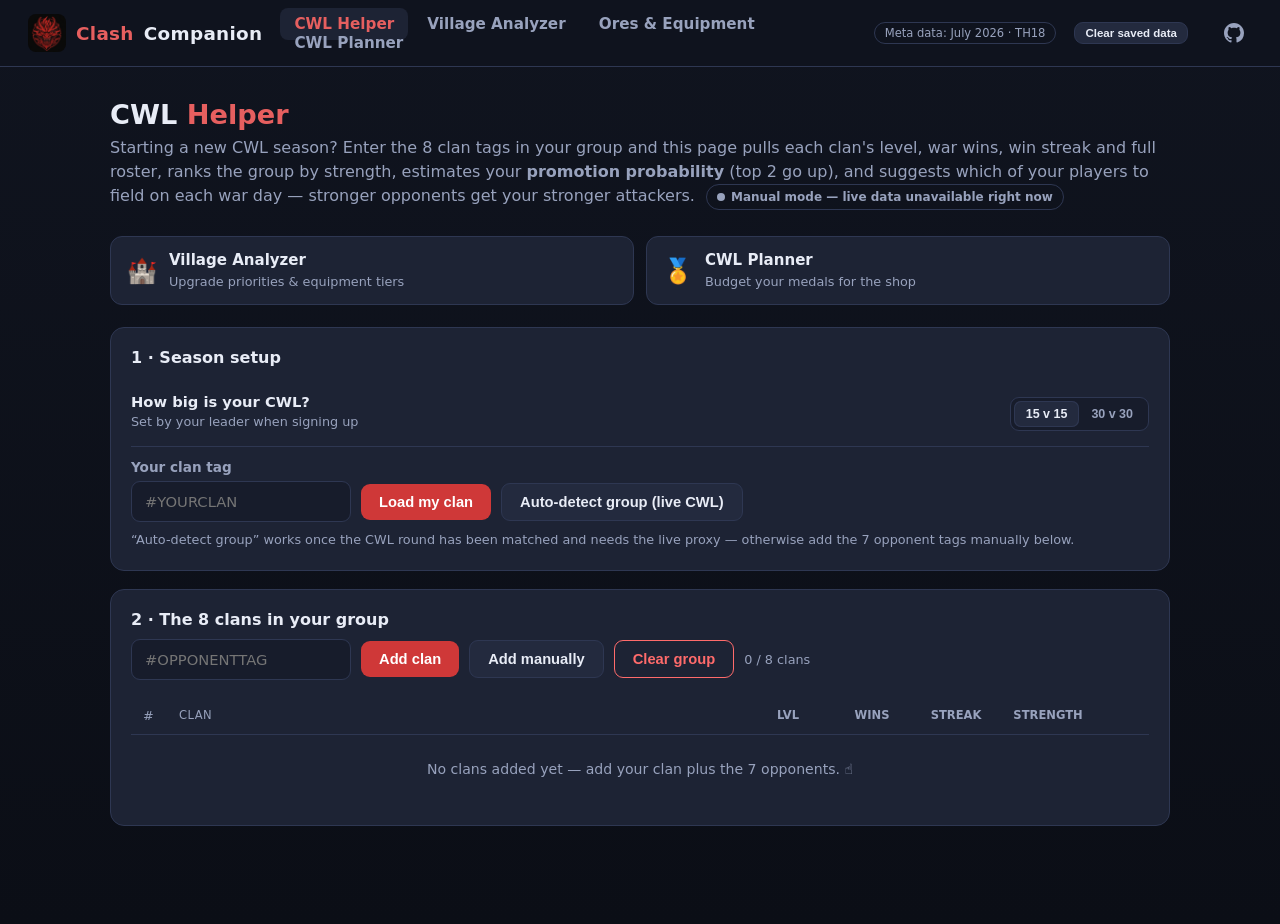
==== commit 5f039df8: "Show the clan you are planning for, in step 1 Folding the group table away out of season took your o" ====
--- a/index.html
+++ b/index.html
@@ -129,18 +129,6 @@
         </div>
       </div>
 
-      <!-- Read-only: the war league comes from GET /clans/{tag} on your own
-           clan, so it cannot disagree with the game. It used to be a dropdown
-           of 22 leagues that only ever fed the strength model — a wrong guess
-           there silently skewed every promotion estimate. -->
-      <div class="setup-q">
-        <div class="setup-label">
-          <strong>War league</strong>
-          <span class="muted small">Read from the game, not chosen</span>
-        </div>
-        <span id="leagueValue" class="muted">Load your clan to detect it</span>
-      </div>
-
       <label for="myClanTag">Your clan tag</label>
       <div class="row">
         <input type="text" id="myClanTag" placeholder="#YOURCLAN" style="max-width:220px" />
@@ -151,10 +139,32 @@
         “Auto-detect group” works once the CWL round has been matched and needs the live proxy —
         otherwise add the 7 opponent tags manually below.
       </p>
+
+      <!-- Your clan, once it is loaded. The group table below is the eight of
+           you ranked against each other and disappears out of season; this is
+           who YOU are, so it belongs in step 1 and stays all month. The war
+           league lives here rather than in a dropdown — it is read from the
+           game, so it cannot disagree with it. -->
+      <div id="myClanCard" class="myclan" style="display:none"></div>
+    </div>
+
+    <!-- Off-season notice. CWL runs for roughly the first ten days of the
+         month; the rest of the time the group, the round history and the
+         war-day plan have nothing behind them, so they are folded away rather
+         than sitting there empty. Step 4 is not: ranked form is what you want
+         to know BEFORE sign-ups open. -->
+    <div id="offSeasonNote" class="card" style="display:none">
+      <div class="row" style="justify-content:space-between; gap:14px">
+        <div style="min-width:0">
+          <h3 style="margin:0 0 4px">CWL isn’t running right now</h3>
+          <p class="muted small" style="margin:0" id="offSeasonWhen"></p>
+        </div>
+        <button id="planAnywayBtn" class="secondary" style="flex:none">Set up anyway</button>
+      </div>
     </div>
 
     <!-- ── Step 2: opponents ────────────────────────────────── -->
-    <div class="card">
+    <div class="card" id="groupSection">
       <h3>2 · The 8 clans in your group</h3>
       <div class="row" style="margin-top:10px">
         <input type="text" id="opponentTag" placeholder="#OPPONENTTAG" style="max-width:220px" />
--- a/css/style.css
+++ b/css/style.css
@@ -242,10 +242,34 @@
   background: var(--card2); color: var(--text); box-shadow: inset 0 0 0 1px var(--border);
 }
 
+/* ---------- your clan, in step 1 ----------
+   Who you are planning for: badge, name, league and the record the API already
+   hands us. The stat rail is the same chip idiom the player cards use in step
+   4, so the two read as one system. */
+.myclan {
+  margin-top: 16px; padding: 14px;
+  background: var(--bg2); border: 1px solid var(--border); border-radius: 12px;
+}
+.myclan-head { display: flex; align-items: center; gap: 12px; flex-wrap: wrap; }
+.myclan-badge { flex: none; object-fit: contain; }
+.myclan-id { display: flex; flex-direction: column; gap: 2px; min-width: 0; flex: 1 1 auto; }
+.myclan-id strong { font-size: 1.02rem; overflow-wrap: anywhere; }
+
+.stat-rail { display: flex; flex-wrap: wrap; gap: 8px; margin-top: 12px; }
+.stat {
+  display: flex; flex-direction: column; gap: 1px;
+  background: var(--card); border: 1px solid var(--border);
+  border-radius: 8px; padding: 5px 10px;
+}
+.stat i {
+  font-style: normal; font-size: .58rem; letter-spacing: .08em;
+  text-transform: uppercase; color: var(--muted);
+}
+.stat b { font-size: .86rem; font-variant-numeric: tabular-nums; }
+
 /* ---------- season setup rows ----------
    One question a row: what is being asked on the left, the answer on the
-   right. The war size is asked; the league is read from the game and shown in
-   the same shape so the pair reads as one step. */
+   right. */
 .setup-q {
   display: flex; align-items: center; justify-content: space-between;
   gap: 14px; flex-wrap: wrap;
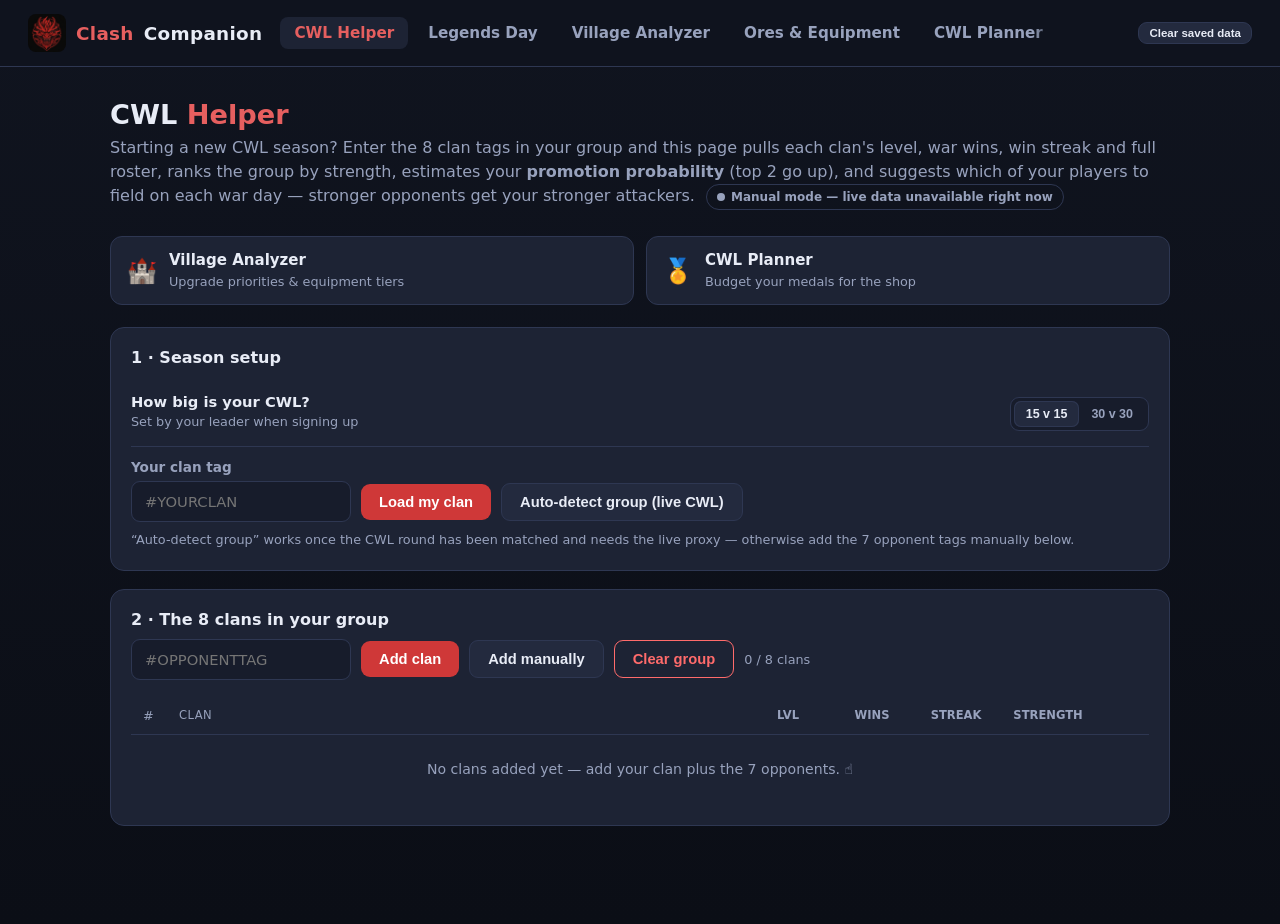
==== commit f2c4027a: "Add a Legends Day page and drop the GitHub link from the header The header icon linked out of the ap" ====
--- a/index.html
+++ b/index.html
@@ -73,15 +73,13 @@
     <div class="logo"><span class="logo-slot"><img src="assets/logo.jpeg" alt="logo" onerror="if(!this.dataset.f){this.dataset.f=1;this.src='assets/logo.png'}else{this.parentElement.classList.add('empty');this.remove()}" /></span>Clash<span>Companion</span></div>
     <div class="nav-links">
     <a href="index.html" class="active">CWL Helper</a>
+    <a href="legends.html">Legends Day</a>
     <a href="analyzer.html">Village Analyzer</a>
     <a href="ores.html">Ores &amp; Equipment</a>
     <a href="cwl.html">CWL Planner</a>
     </div>
     <div class="spacer"></div>
     <div class="badge">Meta data: July 2026 · TH18</div>
-    <a href="https://github.com/miras-dev/clashcwl" target="_blank" class="github-link" title="Contribute on GitHub">
-      <svg height="20" width="20" viewBox="0 0 16 16" fill="currentColor"><path d="M8 0C3.58 0 0 3.58 0 8c0 3.54 2.29 6.53 5.47 7.59.4.07.55-.17.55-.38 0-.19-.01-.82-.01-1.49-2.01.37-2.53-.49-2.69-.94-.09-.23-.48-.94-.82-1.13-.28-.15-.68-.52-.01-.53.63-.01 1.08.58 1.23.82.72 1.21 1.87.87 2.33.66.07-.52.28-.87.51-1.07-1.78-.2-3.64-.89-3.64-3.95 0-.87.31-1.59.82-2.15-.08-.2-.36-1.02.08-2.12 0 0 .67-.21 2.2.82.64-.18 1.32-.27 2-.27.68 0 1.36.09 2 .27 1.53-1.04 2.2-.82 2.2-.82.44 1.1.16 1.92.08 2.12.51.56.82 1.27.82 2.15 0 3.07-1.87 3.75-3.65 3.95.29.25.54.73.54 1.48 0 1.07-.01 1.93-.01 2.2 0 .21.15.46.55.38A8.013 8.013 0 0016 8c0-4.42-3.58-8-8-8z"></path></svg>
-    </a>
   </nav>
 
   <main>
--- a/css/style.css
+++ b/css/style.css
@@ -60,6 +60,16 @@
 }
 nav a:hover { color: var(--text); background: var(--card); }
 nav a.active { color: var(--primary-text); background: var(--card); }
+/* The destinations are one row that never wraps. They used to be inline text
+   in a plain div, so a fifth tool pushed the bar onto two lines at laptop
+   widths; as a flex row they shrink first and, if they still run out of room,
+   scroll the way they do on a phone. */
+nav .nav-links {
+  display: flex; align-items: center; gap: 6px;
+  flex: 0 1 auto; min-width: 0;
+  overflow-x: auto; overscroll-behavior-x: contain; scrollbar-width: none;
+}
+nav .nav-links::-webkit-scrollbar { display: none; }
 nav .spacer { flex: 1; }
 nav .badge {
   font-size: .72rem; color: var(--muted); border: 1px solid var(--border);
@@ -73,6 +83,26 @@
 }
 nav .nav-clear:hover { border-color: var(--red); color: var(--red); background: var(--card2); }
 nav .logo { white-space: nowrap; flex: none; }
+
+/* Below a wide laptop the bar cannot hold everything. The meta badge goes
+   first — it is a footnote, and the links are the navigation — and the strip
+   fades at its right edge so it is clear the links keep going. */
+@media (max-width: 1300px) {
+  nav .badge { display: none; }
+  nav .nav-links {
+    -webkit-mask-image: linear-gradient(to right, #000 calc(100% - 24px), transparent 100%);
+            mask-image: linear-gradient(to right, #000 calc(100% - 24px), transparent 100%);
+  }
+}
+
+/* Tighter still: on a tablet the wordmark and the "Clear saved data" label are
+   the last things worth their width, so both drop to their icons and every
+   destination stays on the bar without a swipe. */
+@media (max-width: 1150px) {
+  nav .logo { font-size: 0; gap: 0; }
+  nav .nav-clear { font-size: 0; padding: 5px 8px; }
+  nav .nav-clear::after { content: "🗑"; font-size: .9rem; }
+}
 
 /* Mobile: the logo stays put and the links become a swipeable strip.
    Without this the nowrap links force ~540px of horizontal page overflow. */
@@ -94,19 +124,11 @@
             mask-image: linear-gradient(to right, #000 calc(100% - 24px), transparent 100%);
   }
   nav .nav-links::-webkit-scrollbar { display: none; }
-  /* The bar is already tight here — badge and spacer are hidden — so the label
-     drops to an icon rather than eating the room the links need. */
-  nav .nav-clear { font-size: 0; padding: 5px 8px; }
-  nav .nav-clear::after { content: "🗑"; font-size: .9rem; }
   nav a {
     padding: 13px 14px;            /* ≥44px tall — meets touch-target guidance */
     font-size: .9rem; flex: none;
     scroll-snap-align: start;
   }
-  /* The wordmark left the links only ~98px on a 375px screen, hiding every
-     destination but the first. Keep the icon, drop the text, and the links
-     get the width back. */
-  nav .logo { font-size: 0; gap: 0; }
   .logo-slot { width: 32px; height: 32px; }
   main { padding: 22px 16px 64px; }
   h1 { font-size: 1.45rem; }
@@ -389,19 +411,6 @@
   background: var(--bg2); padding: 2px 6px; border-radius: 5px; font-size: .82rem;
   /* long API paths / JSON snippets must wrap rather than widen the page */
   overflow-wrap: anywhere; word-break: break-word;
-}
-
-/* ---------- github link ---------- */
-nav a.github-link {
-  display: inline-flex;
-  align-items: center;
-  justify-content: center;
-  padding: 8px;
-  border-radius: 50%;
-  width: 36px;
-  height: 36px;
-  flex: none;
-  margin-left: 10px;
 }
 
 /* ---------- war map ----------
@@ -637,6 +646,30 @@
   padding: 0 12px 8px;
   font-size: .72rem; text-transform: uppercase; letter-spacing: .5px; color: var(--muted);
 }
+/* Four of the headers sort the list. They are real buttons rather than styled
+   spans so the keyboard reaches them, and they keep the header's own type — a
+   control that looks like a column heading is the point. */
+.elig-head button {
+  background: none; border: 0; padding: 0; text-align: left; cursor: pointer;
+  font: inherit; color: inherit; letter-spacing: inherit; text-transform: inherit;
+}
+.elig-head button:hover { background: none; color: var(--text); }
+.elig-head button.is-sorted { color: var(--text); }
+/* The arrow only appears on the active column, so the header row does not turn
+   into a row of decoration. */
+.elig-head button.is-sorted::after { content: " ↓"; }
+.elig-head button.is-sorted[data-dir="asc"]::after { content: " ↑"; }
+
+.elig-sort { display: flex; align-items: center; gap: 8px; min-width: 0; }
+.elig-sort label { margin: 0; flex: none; }
+/* The global select rule is width:100%, and a flex item defaults to a minimum
+   of its content — together they push the reverse button off the row on a
+   phone. This lets the select give up the width instead. */
+.elig-sort select {
+  width: auto; min-width: 0; max-width: 190px;
+  padding: 6px 10px; font-size: .8rem; font-weight: 600;
+}
+#eligSortDir { padding: 6px 10px; font-size: .78rem; white-space: nowrap; flex: none; }
 .elig-list { display: flex; flex-direction: column; gap: 8px; }
 /* The suggested-only view. A filter, never a re-rank — the numbering in the
    cards is the full-clan ranking either way. */
@@ -832,7 +865,11 @@
    read better than a table long before the screen is phone-sized. */
 @media (max-width: 900px) {
   .elig-head { display: none; }
-  .elig-hint { display: none; }
+  /* The header is gone at this width, so the picker is the only way to sort —
+     it takes the full row rather than being squeezed beside the filter. */
+  .elig-toolbar { gap: 10px; }
+  .elig-sort { flex: 1 1 100%; }
+  .elig-sort select { flex: 1 1 auto; max-width: none; }
 
   .elig-summary {
     grid-template-columns: 22px minmax(0, 1fr) auto 14px;
@@ -880,3 +917,141 @@
   }
   .elig-detail { padding: 0 11px 11px; }
 }
+
+/* ---------- Legend day report (legends.html) ----------
+   One ranked day for one player: where the trophies started, what the eight
+   attacks earned, what the defences gave back, and every battle behind those
+   numbers. Built phone-first — this is a page people open on their phone in
+   the ten minutes after their last hit, so nothing here relies on a wide
+   screen or on hover to be readable. */
+.ld-report {
+  background: var(--card); border: 1px solid var(--border);
+  border-radius: 14px; padding: 18px; margin-bottom: 18px;
+}
+.ld-eyebrow {
+  font-size: .68rem; font-weight: 800; letter-spacing: .12em;
+  text-transform: uppercase; color: var(--gold);
+}
+.ld-top {
+  display: flex; align-items: flex-start; justify-content: space-between;
+  gap: 14px; flex-wrap: wrap;
+}
+.ld-who-head { min-width: 0; flex: 1 1 240px; }
+.ld-who-head h2 { margin: 4px 0 2px; font-size: 1.9rem; color: var(--text); line-height: 1.1; }
+.ld-who-head .ld-sub { color: var(--muted); font-size: .86rem; overflow-wrap: anywhere; }
+
+/* Current trophies: the one number that is live rather than derived, so it is
+   the one thing on the page boxed off on its own. */
+.ld-trophy {
+  flex: 0 1 auto; min-width: 0;
+  border: 1px solid var(--gold); border-radius: 12px;
+  background: rgba(246, 185, 59, .07); padding: 12px 18px;
+}
+.ld-trophy i {
+  font-style: normal; display: block; font-size: .64rem; font-weight: 800;
+  letter-spacing: .1em; text-transform: uppercase; color: var(--gold);
+}
+.ld-trophy b { font-size: 2.2rem; line-height: 1.1; font-variant-numeric: tabular-nums; }
+
+/* The four figures that answer "how did the day go" without scrolling. Each
+   keeps a coloured spine so attack, defence and net stay apart at a glance. */
+.ld-tiles {
+  display: grid; grid-template-columns: repeat(4, 1fr);
+  gap: 10px; margin-top: 16px;
+}
+.ld-tile {
+  background: var(--bg2); border: 1px solid var(--border);
+  border-left: 3px solid var(--border); border-radius: 10px; padding: 10px 12px;
+  min-width: 0;
+}
+.ld-tile i {
+  font-style: normal; display: block; font-size: .62rem; font-weight: 800;
+  letter-spacing: .09em; text-transform: uppercase; color: var(--muted);
+}
+.ld-tile b { display: block; font-size: 1.55rem; line-height: 1.15; font-variant-numeric: tabular-nums; }
+.ld-tile span { display: block; font-size: .72rem; color: var(--muted); }
+.ld-tile.is-attack { border-left-color: var(--gold); }
+.ld-tile.is-attack b { color: var(--gold); }
+.ld-tile.is-defense { border-left-color: var(--accent); }
+.ld-tile.is-defense b { color: var(--accent); }
+.ld-tile.is-net.up { border-left-color: var(--green); }
+.ld-tile.is-net.up b { color: var(--green); }
+.ld-tile.is-net.down { border-left-color: var(--red); }
+.ld-tile.is-net.down b { color: var(--red); }
+
+/* Which day is being read. A strip rather than a dropdown: the net movement
+   sits on every chip, so the week reads as a shape before anything is tapped. */
+.ld-days {
+  display: flex; gap: 8px; margin: 16px 0 0;
+  overflow-x: auto; overscroll-behavior-x: contain; scrollbar-width: none;
+  padding-bottom: 2px;
+}
+.ld-days::-webkit-scrollbar { display: none; }
+.ld-day {
+  flex: none; display: flex; flex-direction: column; gap: 1px; align-items: flex-start;
+  background: var(--bg2); color: var(--text); border: 1px solid var(--border);
+  border-radius: 10px; padding: 7px 12px; font-weight: 700;
+  scroll-snap-align: start;
+}
+.ld-day:hover { background: var(--card2); }
+.ld-day i { font-style: normal; font-size: .68rem; color: var(--muted); font-weight: 700; }
+.ld-day b { font-size: .84rem; font-variant-numeric: tabular-nums; }
+.ld-day b.up { color: var(--green); }
+.ld-day b.down { color: var(--red); }
+.ld-day.is-on, .ld-day.is-on:hover {
+  border-color: var(--primary); background: rgba(207, 56, 56, .12);
+}
+
+/* Attacks beside defences — the same idiom the eligibility panel uses, so the
+   two pages read as one system. */
+.ld-cols { display: grid; grid-template-columns: 1fr 1fr; gap: 14px; margin-top: 16px; }
+.ld-cols > * { min-width: 0; }
+.ld-list {
+  background: var(--bg2); border: 1px solid var(--border);
+  border-radius: 12px; padding: 12px 6px 6px;
+}
+.ld-list-head {
+  display: flex; align-items: baseline; justify-content: space-between;
+  gap: 10px; padding: 0 10px 8px;
+}
+.ld-list-head h3 { margin: 0; font-size: 1.05rem; }
+.ld-list.atk .ld-list-head h3 { color: var(--gold); }
+.ld-list.def .ld-list-head h3 { color: var(--accent); }
+.ld-list-head .ld-sum { font-weight: 800; font-variant-numeric: tabular-nums; }
+.ld-list-head .ld-sum.up { color: var(--green); }
+.ld-list-head .ld-sum.down { color: var(--red); }
+
+.ld-row {
+  display: flex; align-items: center; gap: 10px;
+  padding: 7px 10px; border-radius: 8px;
+}
+.ld-row + .ld-row { border-top: 1px solid rgba(46, 55, 82, .5); }
+.ld-i { flex: none; width: 14px; color: var(--muted); font-size: .74rem; text-align: right; }
+.ld-when { flex: none; width: 76px; color: var(--muted); font-size: .8rem; font-variant-numeric: tabular-nums; }
+.ld-vs { flex: 1 1 auto; min-width: 0; display: flex; align-items: baseline; gap: 10px; justify-content: space-between; }
+.ld-name { min-width: 0; overflow: hidden; text-overflow: ellipsis; white-space: nowrap; font-weight: 600; font-size: .9rem; }
+.ld-res { flex: none; color: var(--muted); font-size: .76rem; white-space: nowrap; font-variant-numeric: tabular-nums; }
+/* On attack a triple is the result worth spotting; on defence a hold is. */
+.ld-res.good { color: var(--gold); }
+.ld-delta { flex: none; width: 46px; text-align: right; font-weight: 800; font-variant-numeric: tabular-nums; }
+.ld-delta.up { color: var(--green); }
+.ld-delta.down { color: var(--red); }
+.ld-empty { color: var(--muted); font-size: .84rem; padding: 8px 10px 14px; }
+
+/* Phones. The report is one column, the tiles pair up rather than shrinking to
+   an unreadable quarter-width, and each battle row gives its opponent the whole
+   line with the stars and destruction tucked underneath. */
+@media (max-width: 760px) {
+  .ld-report { padding: 14px 12px; }
+  .ld-who-head h2 { font-size: 1.5rem; }
+  .ld-trophy { padding: 10px 14px; }
+  .ld-trophy b { font-size: 1.7rem; }
+  .ld-tiles { grid-template-columns: 1fr 1fr; }
+  .ld-tile b { font-size: 1.3rem; }
+  .ld-cols { grid-template-columns: 1fr; }
+  .ld-row { gap: 8px; padding: 8px; }
+  .ld-i { display: none; }
+  .ld-when { width: 66px; font-size: .74rem; }
+  .ld-vs { flex-direction: column; align-items: flex-start; gap: 0; }
+  .ld-name { max-width: 100%; }
+}
